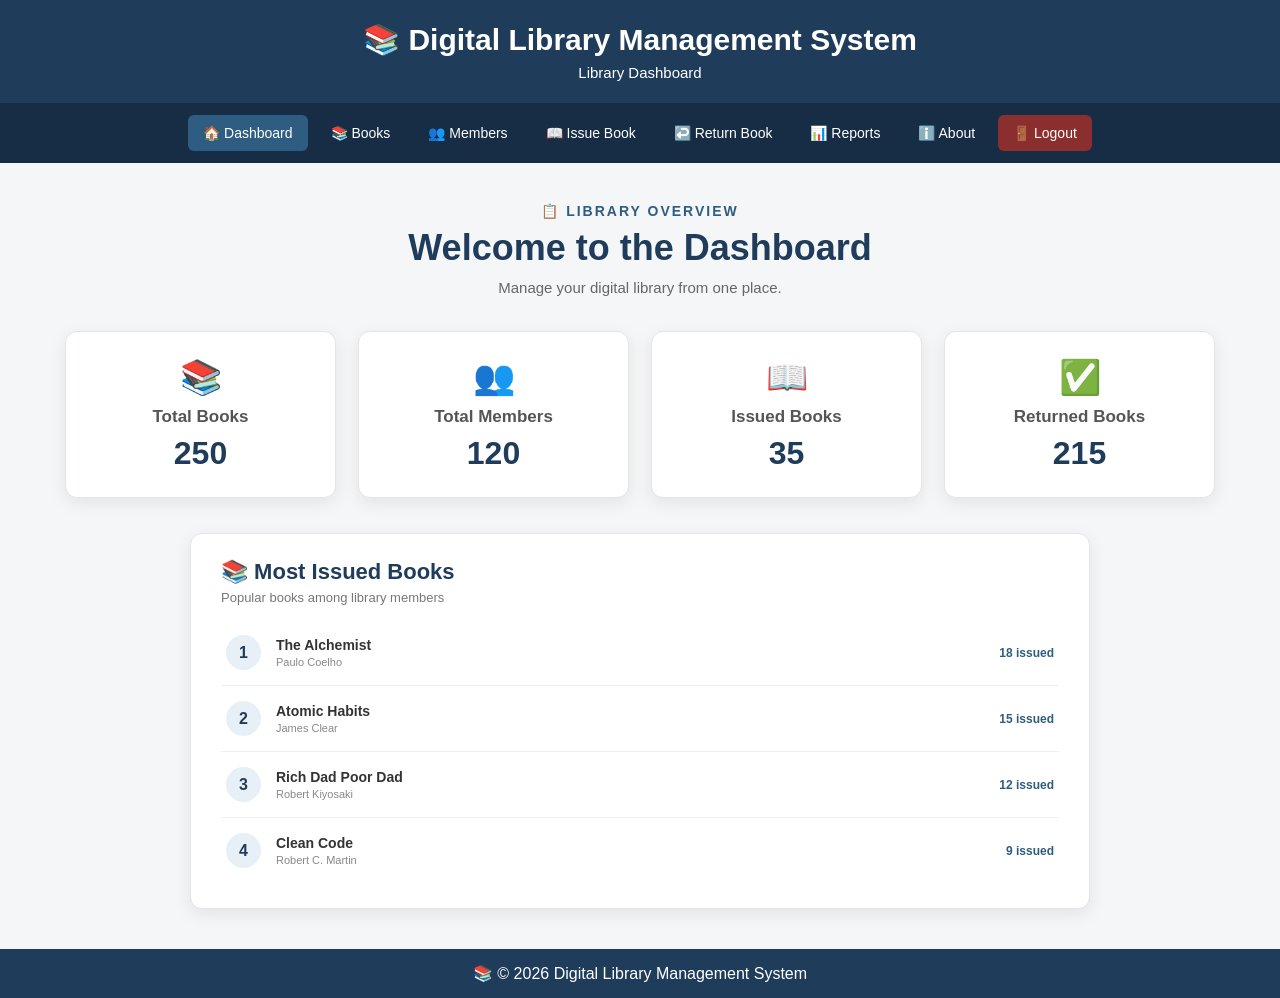
==== dashboard/dashboard.html @ 9cb80fd9 "Add files via upload" ====
<!DOCTYPE html>
<html lang="en">

<head>

    <meta charset="UTF-8">

    <meta name="viewport"
          content="width=device-width, initial-scale=1.0">

    <title>Dashboard - Digital Library</title>

    <link rel="stylesheet" href="dashboard.css">

</head>


<body>

    <!-- =====================================
         HEADER
         ===================================== -->

    <header class="dashboard-header">

        <h1>
            📚 Digital Library Management System
        </h1>

        <p>
            Library Dashboard
        </p>

    </header>


    <!-- =====================================
         NAVIGATION MENU
         ===================================== -->

    <nav class="navbar">


        <a href="#"
           class="nav-link active"
           data-section="dashboard">

            🏠 Dashboard

        </a>


        <a href="#"
           class="nav-link"
           data-section="books">

            📚 Books

        </a>


        <a href="#"
           class="nav-link"
           data-section="members">

            👥 Members

        </a>


        <a href="#"
           class="nav-link"
           data-section="issue">

            📖 Issue Book

        </a>


        <a href="#"
           class="nav-link"
           data-section="return">

            ↩️ Return Book

        </a>


        <a href="#"
           class="nav-link"
           data-section="reports">

            📊 Reports

        </a>


        <a href="#"
           class="nav-link"
           data-section="about">

            ℹ️ About

        </a>


        <a href="../index.html"
           class="nav-link logout">

            🚪 Logout

        </a>

    </nav>

    <main class="dashboard-container">


        <div id="dashboardContent">

            <div class="dashboard-title">

                <p class="small-title">
                    📋 LIBRARY OVERVIEW
                </p>

                <h2>
                    Welcome to the Dashboard
                </h2>

                <p>
                    Manage your digital library from one place.
                </p>

            </div>



            <div class="summary-cards">


                <!-- Total Books -->

                <div class="summary-card">

                    <div class="dashboard-emoji">
                        📚
                    </div>

                    <h3>
                        Total Books
                    </h3>

                    <p>
                        250
                    </p>

                </div>

                <div class="summary-card">

                    <div class="dashboard-emoji">
                        👥
                    </div>

                    <h3>
                        Total Members
                    </h3>

                    <p>
                        120
                    </p>

                </div>


                <div class="summary-card">

                    <div class="dashboard-emoji">
                        📖
                    </div>

                    <h3>
                        Issued Books
                    </h3>

                    <p>
                        35
                    </p>

                </div>

                <div class="summary-card">

                    <div class="dashboard-emoji">
                        ✅
                    </div>

                    <h3>
                        Returned Books
                    </h3>

                    <p>
                        215
                    </p>

                </div>


            </div>

            <div class="most-issued">


                <h3>
                    📚 Most Issued Books
                </h3>


                <p class="section-description">
                    Popular books among library members
                </p>

                <div class="book-item">

                    <div class="book-number">
                        1
                    </div>

                    <div class="book-info">

                        <h4>
                            The Alchemist
                        </h4>

                        <p>
                            Paulo Coelho
                        </p>

                    </div>

                    <div class="issued-count">
                        18 issued
                    </div>

                </div>


                <div class="book-item">

                    <div class="book-number">
                        2
                    </div>

                    <div class="book-info">

                        <h4>
                            Atomic Habits
                        </h4>

                        <p>
                            James Clear
                        </p>

                    </div>

                    <div class="issued-count">
                        15 issued
                    </div>

                </div>

                <div class="book-item">

                    <div class="book-number">
                        3
                    </div>

                    <div class="book-info">

                        <h4>
                            Rich Dad Poor Dad
                        </h4>

                        <p>
                            Robert Kiyosaki
                        </p>

                    </div>

                    <div class="issued-count">
                        12 issued
                    </div>

                </div>

                <div class="book-item">

                    <div class="book-number">
                        4
                    </div>

                    <div class="book-info">

                        <h4>
                            Clean Code
                        </h4>

                        <p>
                            Robert C. Martin
                        </p>

                    </div>

                    <div class="issued-count">
                        9 issued
                    </div>

                </div>


            </div>


        </div>

    </main>

    <footer>

        <p>
            📚 &copy; 2026 Digital Library Management System
        </p>

    </footer>


    <!-- JavaScript -->

    <script src="dashboard.js"></script>

</body>

</html>
---- dashboard/dashboard.css ----
* {
    margin: 0;
    padding: 0;
    box-sizing: border-box;
}


/* =====================================
   BODY
   ===================================== */

body {
    font-family: Arial, sans-serif;

    color: #222;

    min-height: 100vh;

    overflow-x: hidden;

    background-color: #f4f6f8;
}


/* =====================================
   DASHBOARD HEADER
   ===================================== */

.dashboard-header {
    text-align: center;

    padding: 22px 20px;

    background-color: #1f3c5b;

    color: white;
}


.dashboard-header h1 {
    font-size: 30px;

    margin-bottom: 7px;
}


.dashboard-header p {
    font-size: 15px;
}


/* =====================================
   NAVIGATION
   ===================================== */

.navbar {
    display: flex;

    justify-content: center;

    align-items: center;

    flex-wrap: wrap;

    gap: 8px;

    padding: 12px 20px;

    background-color: #162d45;
}


.nav-link {
    display: flex;

    align-items: center;

    gap: 5px;

    color: white;

    text-decoration: none;

    padding: 10px 15px;

    border-radius: 6px;

    font-size: 14px;

    transition: 0.3s;
}


.nav-link:hover {
    background-color: #2f5d82;
}


.nav-link.active {
    background-color: #2f5d82;
}


/* Logout */

.nav-link.logout {
    background-color: #8b2e2e;
}


.nav-link.logout:hover {
    background-color: #b33a3a;
}


/* =====================================
   DASHBOARD CONTAINER
   ===================================== */

.dashboard-container {
    min-height: 70vh;

    padding: 40px 50px;

    background-color: #f4f6f8;
}


/* =====================================
   DASHBOARD TITLE
   ===================================== */

.dashboard-title {
    text-align: center;

    margin-bottom: 35px;
}


.dashboard-title .small-title {
    color: #2f5d82;

    font-size: 14px;

    font-weight: bold;

    letter-spacing: 2px;

    margin-bottom: 8px;
}


.dashboard-title h2 {
    color: #1f3c5b;

    font-size: 36px;

    margin-bottom: 10px;
}


.dashboard-title > p:last-child {
    color: #666;

    font-size: 15px;
}


/* =====================================
   SUMMARY CARDS
   ===================================== */

.summary-cards {
    display: grid;

    grid-template-columns:
        repeat(4, 1fr);

    gap: 22px;

    max-width: 1150px;

    margin: 0 auto;
}


.summary-card {
    min-height: 165px;

    padding: 25px 20px;

    background-color: white;

    text-align: center;

    border-radius: 12px;

    border: 1px solid #e2e6e9;

    box-shadow:
        0 5px 18px
        rgba(0, 0, 0, 0.08);

    transition: 0.3s;
}


.summary-card:hover {
    transform: translateY(-5px);

    box-shadow:
        0 10px 25px
        rgba(0, 0, 0, 0.12);
}


.dashboard-emoji {
    font-size: 34px;

    margin-bottom: 10px;
}


/* =====================================
   CARD HEADING
   ===================================== */

.summary-card h3 {
    color: #555;

    font-size: 17px;

    margin-bottom: 8px;
}


/* =====================================
   CARD NUMBER
   ===================================== */

.summary-card p {
    color: #1f3c5b;

    font-size: 32px;

    font-weight: bold;
}


/* =====================================
   MOST ISSUED BOOKS
   ===================================== */

.most-issued {
    max-width: 900px;

    margin: 35px auto 0;

    padding: 25px 30px;

    background-color: white;

    border-radius: 12px;

    border: 1px solid #e2e6e9;

    box-shadow:
        0 5px 18px
        rgba(0, 0, 0, 0.08);
}


.most-issued h3 {
    color: #1f3c5b;

    font-size: 22px;

    margin-bottom: 5px;
}


.section-description {
    color: #777;

    font-size: 13px;

    margin-bottom: 15px;
}


/* =====================================
   BOOK ITEM
   ===================================== */

.book-item {
    display: flex;

    align-items: center;

    gap: 15px;

    padding: 15px 5px;

    border-bottom:
        1px solid #eeeeee;
}


.book-item:last-child {
    border-bottom: none;
}


/* Book number */

.book-number {
    width: 35px;

    height: 35px;

    display: flex;

    align-items: center;

    justify-content: center;

    background-color: #e7f0f7;

    color: #1f3c5b;

    border-radius: 50%;

    font-weight: bold;

    flex-shrink: 0;
}


/* Book information */

.book-info {
    flex: 1;
}


.book-info h4 {
    color: #333;

    font-size: 14px;

    margin-bottom: 3px;
}


.book-info p {
    color: #888;

    font-size: 11px;
}


/* Issued count */

.issued-count {
    color: #2f5d82;

    font-size: 12px;

    font-weight: bold;
}


/* =====================================
   MODULE CONTENT
   ===================================== */

.module-content {
    max-width: 900px;

    margin: 0 auto;

    padding: 35px;

    background-color: white;

    border-radius: 12px;

    border: 1px solid #e2e6e9;

    box-shadow:
        0 5px 18px
        rgba(0, 0, 0, 0.08);
}


.module-content h2 {
    color: #1f3c5b;

    font-size: 30px;

    margin-bottom: 15px;
}


.module-content p {
    color: #555;

    line-height: 1.6;
}


/* =====================================
   FOOTER
   ===================================== */

footer {
    text-align: center;

    padding: 15px;

    background-color: #1f3c5b;

    color: white;
}


/* =====================================
   RESPONSIVE
   ===================================== */

@media (max-width: 1000px) {

    .summary-cards {
        grid-template-columns:
            repeat(2, 1fr);
    }

}


@media (max-width: 768px) {

    .dashboard-container {
        padding: 30px 15px;
    }


    .dashboard-title h2 {
        font-size: 29px;
    }


    .navbar {
        gap: 5px;

        padding: 10px;
    }


    .nav-link {
        padding: 9px 11px;

        font-size: 13px;
    }


    .summary-cards {
        grid-template-columns:
            repeat(2, 1fr);

        gap: 15px;
    }


    .summary-card {
        min-height: 160px;
    }


    .most-issued {
        padding: 20px;
    }

}


@media (max-width: 550px) {

    .summary-cards {
        grid-template-columns: 1fr;
    }


    .summary-card {
        width: 100%;

        max-width: 300px;

        margin: 0 auto;
    }


    .dashboard-title h2 {
        font-size: 25px;
    }


    .book-item {
        gap: 10px;
    }


    .issued-count {
        font-size: 10px;
    }


    .module-content {
        padding: 25px 20px;
    }


    .dashboard-header h1 {
        font-size: 23px;
    }

}
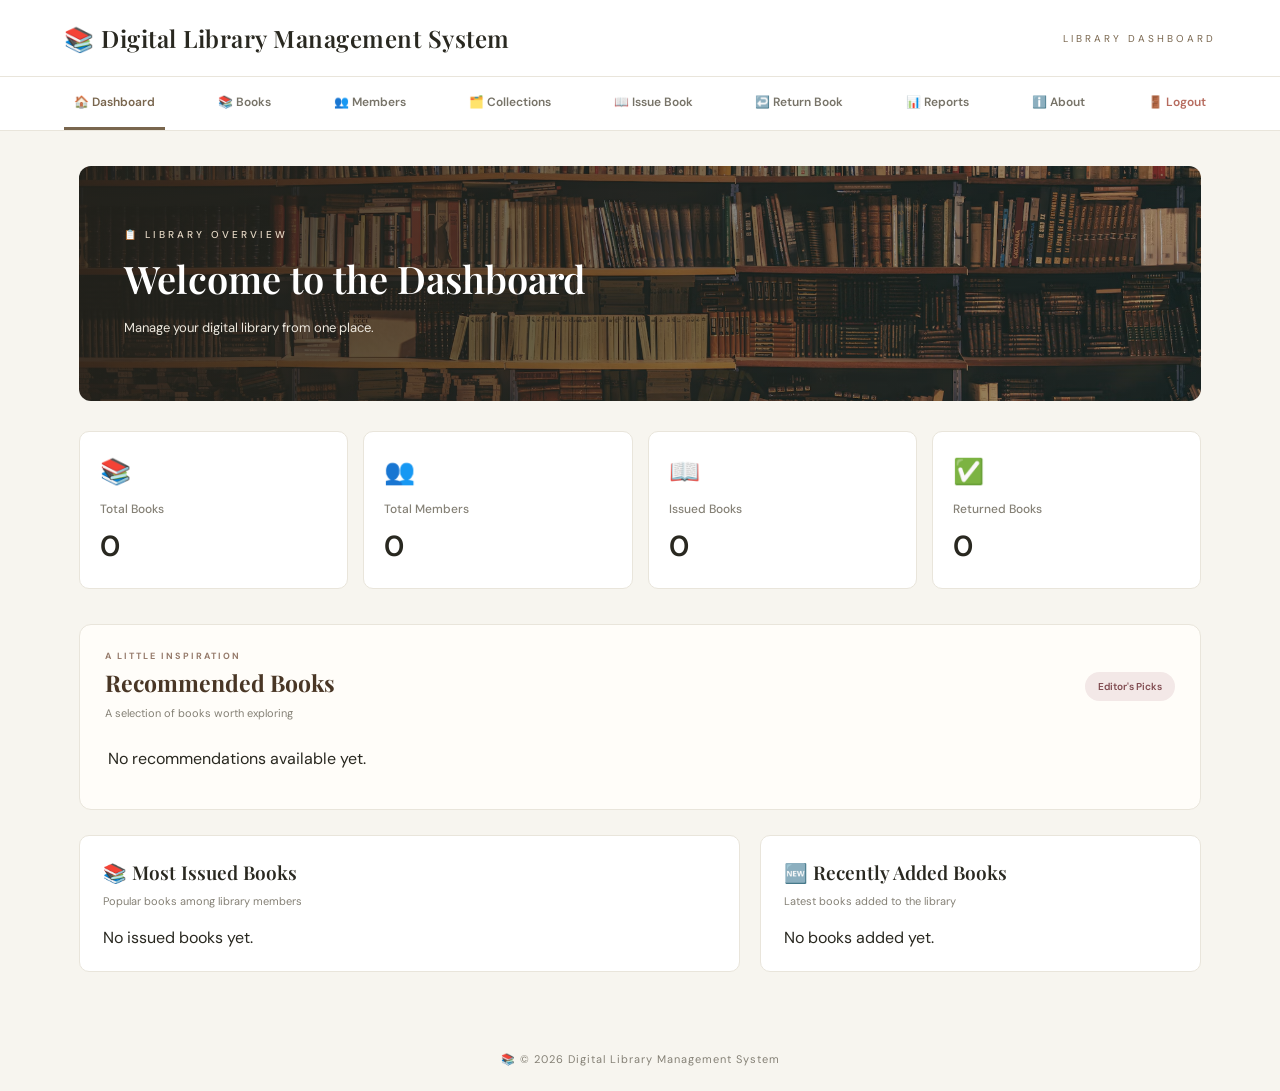
==== commit d2400376: "Add files via upload" ====
--- a/dashboard/dashboard.html
+++ b/dashboard/dashboard.html
@@ -1,344 +1,115 @@
 <!DOCTYPE html>
 <html lang="en">
-
 <head>
-
     <meta charset="UTF-8">
-
-    <meta name="viewport"
-          content="width=device-width, initial-scale=1.0">
-
-    <title>Dashboard - Digital Library</title>
-
-    <link rel="stylesheet" href="dashboard.css">
-
+    <meta name="viewport"content="width=device-width, initial-scale=1.0">
+    <title> Dashboard - Digital Library</title>
+    <link rel="stylesheet"href="dashboard.css">
 </head>
-
-
 <body>
-
-    <!-- =====================================
-         HEADER
-         ===================================== -->
-
     <header class="dashboard-header">
-
-        <h1>
-            📚 Digital Library Management System
-        </h1>
-
-        <p>
-            Library Dashboard
-        </p>
-
+        <h1>📚 Digital Library Management System</h1>
+        <p>Library Dashboard</p>
     </header>
-
-
-    <!-- =====================================
-         NAVIGATION MENU
-         ===================================== -->
-
     <nav class="navbar">
-
-
-        <a href="#"
-           class="nav-link active"
-           data-section="dashboard">
-
-            🏠 Dashboard
-
-        </a>
-
-
-        <a href="#"
-           class="nav-link"
-           data-section="books">
-
-            📚 Books
-
-        </a>
-
-
-        <a href="#"
-           class="nav-link"
-           data-section="members">
-
-            👥 Members
-
-        </a>
-
-
-        <a href="#"
-           class="nav-link"
-           data-section="issue">
-
-            📖 Issue Book
-
-        </a>
-
-
-        <a href="#"
-           class="nav-link"
-           data-section="return">
-
-            ↩️ Return Book
-
-        </a>
-
-
-        <a href="#"
-           class="nav-link"
-           data-section="reports">
-
-            📊 Reports
-
-        </a>
-
-
-        <a href="#"
-           class="nav-link"
-           data-section="about">
-
-            ℹ️ About
-
-        </a>
-
-
-        <a href="../index.html"
-           class="nav-link logout">
-
-            🚪 Logout
-
-        </a>
-
+        <a href="#" class="nav-link active" data-section="dashboard"> 🏠 Dashboard</a>
+        <a href="../books/books.html" class="nav-link">📚 Books</a>
+        <a href="../members/members.html" class="nav-link">👥 Members</a>
+        <a href="../collections/collection.html" class="nav-link">🗂️ Collections</a>
+        <a href="../issue/issue.html" class="nav-link" data-section="issue">📖 Issue Book</a>
+        <a href="../return/return.html" class="nav-link" data-section="return">  ↩️ Return Book</a>
+        <a href="../reports/reports.html" class="nav-link" data-section="reports"> 📊 Reports</a>
+        <a href="../about/about.html" class="nav-link" data-section="about"> ℹ️ About</a>
+        <a href="../index.html" class="nav-link logout"> 🚪 Logout</a>
+        
     </nav>
-
     <main class="dashboard-container">
-
-
         <div id="dashboardContent">
-
             <div class="dashboard-title">
-
                 <p class="small-title">
                     📋 LIBRARY OVERVIEW
                 </p>
-
                 <h2>
                     Welcome to the Dashboard
                 </h2>
-
-                <p>
-                    Manage your digital library from one place.
-                </p>
-
+                <p>Manage your digital library from one place.</p>
             </div>
-
-
-
             <div class="summary-cards">
-
-
-                <!-- Total Books -->
-
                 <div class="summary-card">
-
                     <div class="dashboard-emoji">
                         📚
                     </div>
-
                     <h3>
                         Total Books
                     </h3>
-
-                    <p>
-                        250
+                    <p id="totalBooks">
+                        0
                     </p>
-
                 </div>
-
                 <div class="summary-card">
-
                     <div class="dashboard-emoji">
                         👥
                     </div>
-
                     <h3>
                         Total Members
                     </h3>
-
-                    <p>
-                        120
+                    <p id="totalMembers">
+                        0
                     </p>
-
                 </div>
-
-
                 <div class="summary-card">
-
                     <div class="dashboard-emoji">
                         📖
                     </div>
-
                     <h3>
                         Issued Books
                     </h3>
+                    <p id="issuedBooks">0</p>
+                </div>
+                <div class="summary-card">
+                    <div class="dashboard-emoji">✅
+                    </div>
+                    <h3> Returned Books</h3>
+                    <p id="returnedBooks"> 0</p>
+                </div>
+            </div>
+            <section class="recommended-section">
+    <div class="section-heading">
+        <div>
+            <p class="small-title">A LITTLE INSPIRATION</p>
+            <h3>Recommended Books</h3>
+            <p class="section-description">
+                A selection of books worth exploring
+            </p>
+        </div>
+        <span class="recommend-label">Editor's Picks</span>
+    </div>
 
-                    <p>
-                        35
+    <div id="recommendedBooks" class="recommended-books">
+        <p>No recommendations available yet.</p>
+    </div>
+</section>
+            <div class="dashboard-bottom">
+                <div class="most-issued">
+                    <h3> 📚 Most Issued Books</h3>
+                    <p class="section-description"> Popular books among library members
                     </p>
-
+                    <div id="mostIssuedBooks">
+                        <p>  No issued books yet.</p>
+                    </div>
                 </div>
-
-                <div class="summary-card">
-
-                    <div class="dashboard-emoji">
-                        ✅
+                <div class="most-issued">
+                    <h3>🆕 Recently Added Books</h3>
+                    <p class="section-description"> Latest books added to the library</p>
+                    <div id="recentBooks">
                     </div>
-
-                    <h3>
-                        Returned Books
-                    </h3>
-
-                    <p>
-                        215
-                    </p>
-
                 </div>
-
-
             </div>
-
-            <div class="most-issued">
-
-
-                <h3>
-                    📚 Most Issued Books
-                </h3>
-
-
-                <p class="section-description">
-                    Popular books among library members
-                </p>
-
-                <div class="book-item">
-
-                    <div class="book-number">
-                        1
-                    </div>
-
-                    <div class="book-info">
-
-                        <h4>
-                            The Alchemist
-                        </h4>
-
-                        <p>
-                            Paulo Coelho
-                        </p>
-
-                    </div>
-
-                    <div class="issued-count">
-                        18 issued
-                    </div>
-
-                </div>
-
-
-                <div class="book-item">
-
-                    <div class="book-number">
-                        2
-                    </div>
-
-                    <div class="book-info">
-
-                        <h4>
-                            Atomic Habits
-                        </h4>
-
-                        <p>
-                            James Clear
-                        </p>
-
-                    </div>
-
-                    <div class="issued-count">
-                        15 issued
-                    </div>
-
-                </div>
-
-                <div class="book-item">
-
-                    <div class="book-number">
-                        3
-                    </div>
-
-                    <div class="book-info">
-
-                        <h4>
-                            Rich Dad Poor Dad
-                        </h4>
-
-                        <p>
-                            Robert Kiyosaki
-                        </p>
-
-                    </div>
-
-                    <div class="issued-count">
-                        12 issued
-                    </div>
-
-                </div>
-
-                <div class="book-item">
-
-                    <div class="book-number">
-                        4
-                    </div>
-
-                    <div class="book-info">
-
-                        <h4>
-                            Clean Code
-                        </h4>
-
-                        <p>
-                            Robert C. Martin
-                        </p>
-
-                    </div>
-
-                    <div class="issued-count">
-                        9 issued
-                    </div>
-
-                </div>
-
-
-            </div>
-
-
         </div>
-
     </main>
-
     <footer>
-
-        <p>
-            📚 &copy; 2026 Digital Library Management System
-        </p>
-
+        <p>📚 &copy; 2026 Digital Library Management System</p>
     </footer>
-
-
-    <!-- JavaScript -->
-
     <script src="dashboard.js"></script>
-
 </body>
-
 </html>
--- a/dashboard/dashboard.css
+++ b/dashboard/dashboard.css
@@ -1,527 +1,799 @@
+@import url('https://fonts.googleapis.com/css2?family=DM+Sans:wght@400;500;600;700&family=Playfair+Display:wght@400;500;600;700&display=swap');
+
 * {
     margin: 0;
     padding: 0;
     box-sizing: border-box;
 }
 
-
-/* =====================================
-   BODY
-   ===================================== */
+:root {
+    --cream: #f7f5ef;
+    --white: #ffffff;
+    --dark: #292820;
+    --brown: #79664e;
+    --muted: #858176;
+    --border: #e9e5db;
+    --light: #eeece4;
+    --green: #617d61;
+    --red: #b66b5e;
+}
+
+/* BODY */
 
 body {
-    font-family: Arial, sans-serif;
-
-    color: #222;
-
+    font-family: 'DM Sans', sans-serif;
+    background: var(--cream);
+    color: var(--dark);
     min-height: 100vh;
-
     overflow-x: hidden;
-
-    background-color: #f4f6f8;
-}
-
-
-/* =====================================
-   DASHBOARD HEADER
-   ===================================== */
+}
+
+/* HEADER */
 
 .dashboard-header {
-    text-align: center;
-
-    padding: 22px 20px;
-
-    background-color: #1f3c5b;
-
+    background: #fff;
+    padding: 22px 5%;
+    display: flex;
+    align-items: center;
+    justify-content: space-between;
+    gap: 20px;
+    border-bottom: 1px solid var(--border);
+    text-align: left;
+}
+
+.dashboard-header h1 {
+    font-family: 'Playfair Display', serif;
+    font-size: 24px;
+    font-weight: 600;
+    letter-spacing: .5px;
+    color: var(--dark);
+}
+
+.dashboard-header p {
+    font-size: 10px;
+    letter-spacing: 3px;
+    color: var(--brown);
+    text-transform: uppercase;
+}
+
+/* TOP NAVIGATION */
+
+.navbar {
+    background: #fff;
+    padding: 0 5%;
+    border-bottom: 1px solid var(--border);
+    position: sticky;
+    top: 0;
+    z-index: 100;
+    display: flex;
+    align-items: center;
+    justify-content: space-between;
+    flex-wrap: nowrap;
+    gap: 5px;
+}
+
+.nav-link {
+    display: inline-flex;
+    align-items: center;
+    justify-content: center;
+    color: #777368;
+    text-decoration: none;
+    font-size: 12px;
+    font-weight: 600;
+    padding: 17px 10px;
+    white-space: nowrap;
+    border-bottom: 3px solid transparent;
+    border-radius: 0;
+    transition: .25s;
+}
+
+.nav-link:hover,
+.nav-link.active {
+    color: var(--brown);
+    background: transparent;
+    border-bottom-color: var(--brown);
+}
+
+.nav-link.logout {
+    color: var(--red);
+    background: transparent;
+}
+
+.nav-link.logout:hover {
+    color: #963f35;
+    background: transparent;
+    border-bottom-color: var(--red);
+}
+
+/* MAIN CONTAINER */
+
+.dashboard-container {
+    max-width: 1250px;
+    min-height: 75vh;
+    margin: auto;
+    padding: 35px 5%;
+    background: transparent;
+}
+
+/* WELCOME SECTION */
+
+.dashboard-title {
+    min-height: 235px;
+    background:
+        linear-gradient(
+            90deg,
+            rgba(36,32,25,.83),
+            rgba(36,32,25,.32)
+        ),
+        url("../assets/image.png");
+
+    background-size: cover;
+    background-position: center 43%;
+
+    border-radius: 12px;
+    display: flex;
+    flex-direction: column;
+    justify-content: center;
+    align-items: flex-start;
+    text-align: left;
+
+    padding: 35px 45px;
+    margin-bottom: 30px;
     color: white;
-}
-
-
-.dashboard-header h1 {
-    font-size: 30px;
-
-    margin-bottom: 7px;
-}
-
-
-.dashboard-header p {
-    font-size: 15px;
-}
-
-
-/* =====================================
-   NAVIGATION
-   ===================================== */
-
-.navbar {
-    display: flex;
-
-    justify-content: center;
-
-    align-items: center;
-
-    flex-wrap: wrap;
-
-    gap: 8px;
-
-    padding: 12px 20px;
-
-    background-color: #162d45;
-}
-
-
-.nav-link {
-    display: flex;
-
-    align-items: center;
-
-    gap: 5px;
-
+    overflow: hidden;
+}
+
+.dashboard-title .small-title {
+    color: #e5d8c5;
+    font-size: 10px;
+    font-weight: 500;
+    letter-spacing: 3px;
+    margin-bottom: 12px;
+}
+
+.dashboard-title h2 {
+    font-family: 'Playfair Display', serif;
     color: white;
-
-    text-decoration: none;
-
-    padding: 10px 15px;
-
-    border-radius: 6px;
-
-    font-size: 14px;
-
-    transition: 0.3s;
-}
-
-
-.nav-link:hover {
-    background-color: #2f5d82;
-}
-
-
-.nav-link.active {
-    background-color: #2f5d82;
-}
-
-
-/* Logout */
-
-.nav-link.logout {
-    background-color: #8b2e2e;
-}
-
-
-.nav-link.logout:hover {
-    background-color: #b33a3a;
-}
-
-
-/* =====================================
-   DASHBOARD CONTAINER
-   ===================================== */
-
-.dashboard-container {
-    min-height: 70vh;
-
-    padding: 40px 50px;
-
-    background-color: #f4f6f8;
-}
-
-
-/* =====================================
-   DASHBOARD TITLE
-   ===================================== */
-
-.dashboard-title {
-    text-align: center;
-
-    margin-bottom: 35px;
-}
-
-
-.dashboard-title .small-title {
-    color: #2f5d82;
-
-    font-size: 14px;
-
-    font-weight: bold;
-
-    letter-spacing: 2px;
-
-    margin-bottom: 8px;
-}
-
-
-.dashboard-title h2 {
-    color: #1f3c5b;
-
-    font-size: 36px;
-
-    margin-bottom: 10px;
-}
-
+    font-size: 38px;
+    font-weight: 600;
+    margin-bottom: 12px;
+}
 
 .dashboard-title > p:last-child {
-    color: #666;
-
-    font-size: 15px;
-}
-
-
-/* =====================================
-   SUMMARY CARDS
-   ===================================== */
+    color: #eee9df;
+    font-size: 13px;
+    line-height: 1.8;
+}
+
+/* SUMMARY SECTION */
 
 .summary-cards {
     display: grid;
-
-    grid-template-columns:
-        repeat(4, 1fr);
-
-    gap: 22px;
-
-    max-width: 1150px;
-
+    grid-template-columns: repeat(4, 1fr);
+    gap: 15px;
+    max-width: 100%;
+    margin: 0 auto 35px;
+}
+
+.summary-card {
+    min-height: 155px;
+    padding: 23px 20px;
+    background: white;
+    text-align: left;
+    border: 1px solid var(--border);
+    border-radius: 10px;
+    box-shadow: none;
+    transition: .3s;
+}
+
+.summary-card:hover {
+    transform: translateY(-4px);
+    box-shadow: 0 8px 22px rgba(0,0,0,.05);
+}
+
+.dashboard-emoji {
+    font-size: 25px;
+    margin-bottom: 13px;
+}
+
+.summary-card h3 {
+    color: var(--muted);
+    font-size: 12px;
+    font-weight: 500;
+    margin-bottom: 10px;
+}
+
+.summary-card p {
+    color: var(--dark);
+    font-size: 29px;
+    font-weight: 600;
+}
+
+/* LOWER DASHBOARD PANELS */
+
+.dashboard-bottom {
+    display: grid;
+    grid-template-columns: 1.2fr .8fr;
+    gap: 20px;
+    max-width: 100%;
     margin: 0 auto;
-}
-
-
-.summary-card {
-    min-height: 165px;
-
-    padding: 25px 20px;
-
-    background-color: white;
-
-    text-align: center;
-
-    border-radius: 12px;
-
-    border: 1px solid #e2e6e9;
-
-    box-shadow:
-        0 5px 18px
-        rgba(0, 0, 0, 0.08);
-
-    transition: 0.3s;
-}
-
-
-.summary-card:hover {
-    transform: translateY(-5px);
-
-    box-shadow:
-        0 10px 25px
-        rgba(0, 0, 0, 0.12);
-}
-
-
-.dashboard-emoji {
-    font-size: 34px;
-
-    margin-bottom: 10px;
-}
-
-
-/* =====================================
-   CARD HEADING
-   ===================================== */
-
-.summary-card h3 {
-    color: #555;
-
-    font-size: 17px;
-
+    align-items: stretch;
+}
+
+.most-issued {
+    min-width: 0;
+    max-width: none;
+    height: 100%;
+    margin: 0;
+    padding: 23px;
+    background: white;
+    border: 1px solid var(--border);
+    border-radius: 10px;
+    box-shadow: none;
+}
+
+.most-issued h3 {
+    font-family: 'Playfair Display', serif;
+    color: var(--dark);
+    font-size: 19px;
+    font-weight: 600;
     margin-bottom: 8px;
 }
 
-
-/* =====================================
-   CARD NUMBER
-   ===================================== */
-
-.summary-card p {
-    color: #1f3c5b;
-
-    font-size: 32px;
-
-    font-weight: bold;
-}
-
-
-/* =====================================
-   MOST ISSUED BOOKS
-   ===================================== */
-
-.most-issued {
-    max-width: 900px;
-
-    margin: 35px auto 0;
-
-    padding: 25px 30px;
-
-    background-color: white;
-
-    border-radius: 12px;
-
-    border: 1px solid #e2e6e9;
-
-    box-shadow:
-        0 5px 18px
-        rgba(0, 0, 0, 0.08);
-}
-
-
-.most-issued h3 {
-    color: #1f3c5b;
-
-    font-size: 22px;
-
-    margin-bottom: 5px;
-}
-
-
 .section-description {
-    color: #777;
-
-    font-size: 13px;
-
-    margin-bottom: 15px;
-}
-
-
-/* =====================================
-   BOOK ITEM
-   ===================================== */
+    color: var(--muted);
+    font-size: 11px;
+    margin-bottom: 17px;
+    line-height: 1.6;
+}
+
+/* BOOK ITEMS */
 
 .book-item {
     display: flex;
-
     align-items: center;
-
-    gap: 15px;
-
-    padding: 15px 5px;
-
-    border-bottom:
-        1px solid #eeeeee;
-}
-
+    gap: 13px;
+    padding: 13px 5px;
+    border-bottom: 1px solid var(--border);
+}
 
 .book-item:last-child {
     border-bottom: none;
 }
 
-
-/* Book number */
-
 .book-number {
     width: 35px;
-
     height: 35px;
-
     display: flex;
-
     align-items: center;
-
     justify-content: center;
-
-    background-color: #e7f0f7;
-
-    color: #1f3c5b;
-
+    background: var(--light);
+    color: var(--brown);
     border-radius: 50%;
-
-    font-weight: bold;
-
+    font-weight: 700;
     flex-shrink: 0;
 }
-
-
-/* Book information */
 
 .book-info {
     flex: 1;
-}
-
+    min-width: 0;
+}
 
 .book-info h4 {
-    color: #333;
-
+    color: var(--dark);
+    font-size: 13px;
+    margin-bottom: 4px;
+}
+
+.book-info p {
+    color: var(--muted);
+    font-size: 11px;
+}
+
+.issued-count {
+    color: var(--brown);
+    font-size: 11px;
+    font-weight: 700;
+}
+
+/* MODULE CONTENT */
+
+.module-content {
+    max-width: 1050px;
+    margin: 0 auto;
+    padding: 30px;
+    background: white;
+    border: 1px solid var(--border);
+    border-radius: 10px;
+    box-shadow: none;
+}
+
+.module-content h2 {
+    font-family: 'Playfair Display', serif;
+    color: var(--dark);
+    font-size: 29px;
+    margin-bottom: 15px;
+}
+
+.module-content p {
+    color: #655f54;
+    line-height: 1.8;
+}
+
+/* ABOUT SECTION */
+
+.about-page {
+    max-width: 1050px;
+    margin: 0 auto;
+    padding: 28px;
+    color: var(--dark);
+    background: white;
+    border: 1px solid var(--border);
+    border-radius: 12px;
+}
+
+.about-page .about-title {
+    font-family: 'Playfair Display', serif;
+    font-size: 36px;
+    font-weight: 600;
+    color: var(--dark);
+    margin: 8px 0 28px;
+    letter-spacing: 0;
+}
+
+.about-page .about-title::after {
+    content: "";
+    display: block;
+    width: 55px;
+    height: 3px;
+    margin-top: 12px;
+    background: var(--brown);
+    border-radius: 10px;
+}
+
+.about-page .about-intro {
+    display: grid;
+    grid-template-columns: 300px minmax(0, 1fr);
+    align-items: center;
+    gap: 35px;
+    padding: 22px;
+    margin-bottom: 30px;
+    background: var(--cream);
+    border-radius: 12px;
+}
+
+.about-page .about-image {
+    width: 100%;
+    height: 270px;
+    object-fit: cover;
+    display: block;
+    border-radius: 9px;
+    box-shadow: 0 8px 22px rgba(0,0,0,.08);
+    transition: transform .35s ease, box-shadow .35s ease;
+}
+
+.about-page .about-image:hover {
+    transform: scale(1.03);
+    box-shadow: 0 12px 28px rgba(0,0,0,.13);
+}
+
+.about-page .about-intro-text h3 {
+    color: var(--brown);
+    font-family: 'Playfair Display', serif;
+    font-size: 23px;
+    line-height: 1.5;
+    margin: 0 0 14px;
+}
+
+.about-page .about-intro-text p {
+    color: #655f54;
+    font-size: 13px;
+    line-height: 1.9;
+    margin: 0;
+}
+
+.about-page .about-mission {
+    padding: 25px 28px;
+    margin-bottom: 32px;
+    background: var(--light);
+    border-left: 4px solid var(--brown);
+    border-radius: 4px 10px 10px 4px;
+}
+
+.about-page .about-mission h3,
+.about-page .about-offer h3,
+.about-page .about-technologies h3 {
+    font-family: 'Playfair Display', serif;
+    color: var(--dark);
+    font-size: 23px;
+    margin: 0 0 15px;
+}
+
+.about-page .about-mission p {
+    color: #655f54;
     font-size: 14px;
-
-    margin-bottom: 3px;
-}
-
-
-.book-info p {
-    color: #888;
-
+    line-height: 1.9;
+    margin: 0;
+}
+
+.about-page .about-offer {
+    margin-bottom: 35px;
+}
+
+.about-page .about-offer-list {
+    display: grid;
+    grid-template-columns: repeat(2, minmax(0, 1fr));
+    gap: 13px;
+}
+
+.about-page .about-offer-list p {
+    position: relative;
+    padding: 17px 16px 17px 45px;
+    margin: 0;
+    background: var(--cream);
+    border: 1px solid var(--border);
+    border-radius: 9px;
+    color: #5b5142;
+    font-size: 13px;
+    font-weight: 600;
+    transition: .2s ease;
+}
+
+.about-page .about-offer-list p::before {
+    content: "✓";
+    position: absolute;
+    left: 15px;
+    top: 50%;
+    transform: translateY(-50%);
+    display: grid;
+    place-items: center;
+    width: 21px;
+    height: 21px;
+    color: white;
+    background: var(--brown);
+    border-radius: 50%;
     font-size: 11px;
 }
 
-
-/* Issued count */
-
-.issued-count {
-    color: #2f5d82;
-
+.about-page .about-offer-list p:hover {
+    background: var(--light);
+    transform: translateY(-3px);
+}
+
+.about-page .about-technologies {
+    padding: 23px;
+    background: var(--cream);
+    border: 1px solid var(--border);
+    border-radius: 12px;
+    margin-bottom: 25px;
+}
+
+.about-page .about-tech-list {
+    display: flex;
+    flex-wrap: wrap;
+    gap: 10px;
+}
+
+.about-page .about-tech-list span {
+    display: inline-block;
+    padding: 9px 15px;
+    background: white;
+    border: 1px solid var(--border);
+    border-radius: 30px;
+    color: var(--brown);
     font-size: 12px;
-
-    font-weight: bold;
-}
-
-
-/* =====================================
-   MODULE CONTENT
-   ===================================== */
-
-.module-content {
-    max-width: 900px;
-
-    margin: 0 auto;
-
-    padding: 35px;
-
-    background-color: white;
-
-    border-radius: 12px;
-
-    border: 1px solid #e2e6e9;
-
-    box-shadow:
-        0 5px 18px
-        rgba(0, 0, 0, 0.08);
-}
-
-
-.module-content h2 {
-    color: #1f3c5b;
-
-    font-size: 30px;
-
-    margin-bottom: 15px;
-}
-
-
-.module-content p {
-    color: #555;
-
-    line-height: 1.6;
-}
-
-
-/* =====================================
-   FOOTER
-   ===================================== */
+    font-weight: 600;
+    transition: .2s ease;
+}
+
+.about-page .about-tech-list span:hover {
+    color: white;
+    background: var(--brown);
+    border-color: var(--brown);
+}
+
+/* FOOTER */
 
 footer {
     text-align: center;
-
-    padding: 15px;
-
-    background-color: #1f3c5b;
-
-    color: white;
-}
-
-
-/* =====================================
-   RESPONSIVE
-   ===================================== */
+    padding: 25px 10px;
+    background: transparent;
+    color: var(--muted);
+    font-size: 11px;
+    letter-spacing: 1px;
+    margin-top: 20px;
+}
+
+/* RESPONSIVE */
 
 @media (max-width: 1000px) {
 
     .summary-cards {
-        grid-template-columns:
-            repeat(2, 1fr);
-    }
-
-}
-
+        grid-template-columns: repeat(2, 1fr);
+    }
+
+    .navbar {
+        justify-content: flex-start;
+        overflow-x: auto;
+    }
+}
 
 @media (max-width: 768px) {
 
+    .dashboard-header {
+        padding: 17px 5%;
+        flex-direction: column;
+        align-items: flex-start;
+        gap: 7px;
+    }
+
+    .dashboard-header h1 {
+        font-size: 21px;
+    }
+
+    .navbar {
+        gap: 0;
+        padding: 0 10px;
+    }
+
+    .nav-link {
+        padding: 14px 10px;
+        font-size: 11px;
+    }
+
     .dashboard-container {
-        padding: 30px 15px;
-    }
-
+        padding: 25px 15px;
+    }
+
+    .dashboard-title {
+        min-height: 220px;
+        padding: 25px;
+    }
 
     .dashboard-title h2 {
         font-size: 29px;
     }
 
-
-    .navbar {
-        gap: 5px;
-
-        padding: 10px;
-    }
-
-
-    .nav-link {
-        padding: 9px 11px;
-
-        font-size: 13px;
-    }
-
-
-    .summary-cards {
-        grid-template-columns:
-            repeat(2, 1fr);
-
-        gap: 15px;
-    }
-
-
-    .summary-card {
-        min-height: 160px;
-    }
-
+    .dashboard-bottom {
+        grid-template-columns: 1fr;
+    }
 
     .most-issued {
         padding: 20px;
     }
 
-}
-
+    .about-page .about-intro {
+        grid-template-columns: 1fr;
+        gap: 22px;
+        padding: 17px;
+    }
+
+    .about-page .about-image {
+        height: 235px;
+    }
+}
 
 @media (max-width: 550px) {
 
     .summary-cards {
-        grid-template-columns: 1fr;
-    }
-
+        grid-template-columns: 1fr 1fr;
+        gap: 12px;
+    }
 
     .summary-card {
-        width: 100%;
-
-        max-width: 300px;
-
-        margin: 0 auto;
-    }
-
+        min-height: 140px;
+        padding: 17px 14px;
+    }
+
+    .summary-card p {
+        font-size: 25px;
+    }
 
     .dashboard-title h2 {
         font-size: 25px;
     }
 
-
-    .book-item {
-        gap: 10px;
-    }
-
-
-    .issued-count {
-        font-size: 10px;
-    }
-
-
-    .module-content {
-        padding: 25px 20px;
-    }
-
+    .dashboard-title .small-title {
+        font-size: 9px;
+    }
+
+    .about-page {
+        padding: 18px 14px 25px;
+    }
+
+    .about-page .about-title {
+        font-size: 29px;
+    }
+
+    .about-page .about-offer-list {
+        grid-template-columns: 1fr;
+    }
+
+    .about-page .about-technologies {
+        padding: 18px;
+    }
+
+    .about-page .about-mission {
+        padding: 20px;
+    }
+
+    .about-page .about-mission h3,
+    .about-page .about-offer h3,
+    .about-page .about-technologies h3 {
+        font-size: 21px;
+    }
+}
+
+@media (max-width: 380px) {
 
     .dashboard-header h1 {
-        font-size: 23px;
-    }
-
+        font-size: 18px;
+    }
+
+    .summary-card {
+        padding: 14px 10px;
+    }
+
+    .summary-card p {
+        font-size: 22px;
+    }
+
+    .dashboard-title {
+        padding: 20px;
+    }
+}
+
+/* RECOMMENDED BOOKS SECTION */
+
+.recommended-section {
+    background: #fffdf9;
+    border: 1px solid var(--border);
+    border-radius: 12px;
+    padding: 25px;
+    margin-bottom: 25px;
+    overflow: hidden;
+}
+
+.section-heading {
+    display: flex;
+    justify-content: space-between;
+    align-items: center;
+    gap: 15px;
+    margin-bottom: 20px;
+}
+
+.section-heading h3 {
+    font-family: 'Playfair Display', serif;
+    font-size: 23px;
+    color: #493625;
+    margin: 5px 0 7px;
+}
+
+.section-heading .small-title {
+    font-size: 9px;
+    letter-spacing: 2px;
+    color: #967b6b;
+    font-weight: 700;
+}
+
+.section-heading .section-description {
+    margin-bottom: 0;
+}
+
+.recommend-label {
+    padding: 8px 13px;
+    border-radius: 20px;
+    background: #f3e8e7;
+    color: #804b50;
+    font-size: 10px;
+    font-weight: 600;
+    white-space: nowrap;
+}
+
+.recommended-books {
+    display: flex;
+    gap: 20px;
+    overflow-x: auto;
+    padding: 5px 3px 15px;
+    scroll-behavior: smooth;
+}
+
+.recommended-books::-webkit-scrollbar {
+    height: 5px;
+}
+
+.recommended-books::-webkit-scrollbar-thumb {
+    background: #d8c8bd;
+    border-radius: 10px;
+}
+
+.recommend-card {
+    flex: 0 0 155px;
+    min-width: 0;
+    text-decoration: none;
+    color: inherit;
+    transition: transform .25s ease;
+}
+
+.recommend-card:hover {
+    transform: translateY(-5px);
+}
+
+.recommend-cover {
+    width: 100%;
+    height: 190px;
+    background: #f0ebe2;
+    border-radius: 8px;
+    overflow: hidden;
+    box-shadow: 0 5px 13px rgba(55, 39, 26, .12);
+}
+
+.recommend-cover img {
+    width: 100%;
+    height: 100%;
+    object-fit: cover;
+    display: block;
+    transition: transform .35s ease;
+}
+
+.recommend-card:hover .recommend-cover img {
+    transform: scale(1.05);
+}
+
+.no-cover {
+    height: 100%;
+    display: grid;
+    place-items: center;
+    font-size: 38px;
+    color: #927a65;
+}
+
+.recommend-info {
+    padding: 11px 3px 0;
+}
+
+.recommend-info h4 {
+    font-family: 'Playfair Display', serif;
+    font-size: 14px;
+    line-height: 1.4;
+    color: #493625;
+    margin-bottom: 5px;
+    overflow-wrap: anywhere;
+}
+
+.recommend-info p {
+    font-size: 11px;
+    color: var(--muted);
+    margin-bottom: 9px;
+    overflow-wrap: anywhere;
+}
+
+.recommend-info span {
+    font-size: 10px;
+    color: #804b50;
+    font-weight: 700;
+    letter-spacing: .3px;
+}
+
+@media (max-width: 550px) {
+    .recommended-section {
+        padding: 18px;
+    }
+
+    .section-heading h3 {
+        font-size: 20px;
+    }
+
+    .recommend-card {
+        flex-basis: 130px;
+    }
+
+    .recommend-cover {
+        height: 165px;
+    }
+
+    .recommend-label {
+        font-size: 9px;
+        padding: 7px 9px;
+    }
 }
